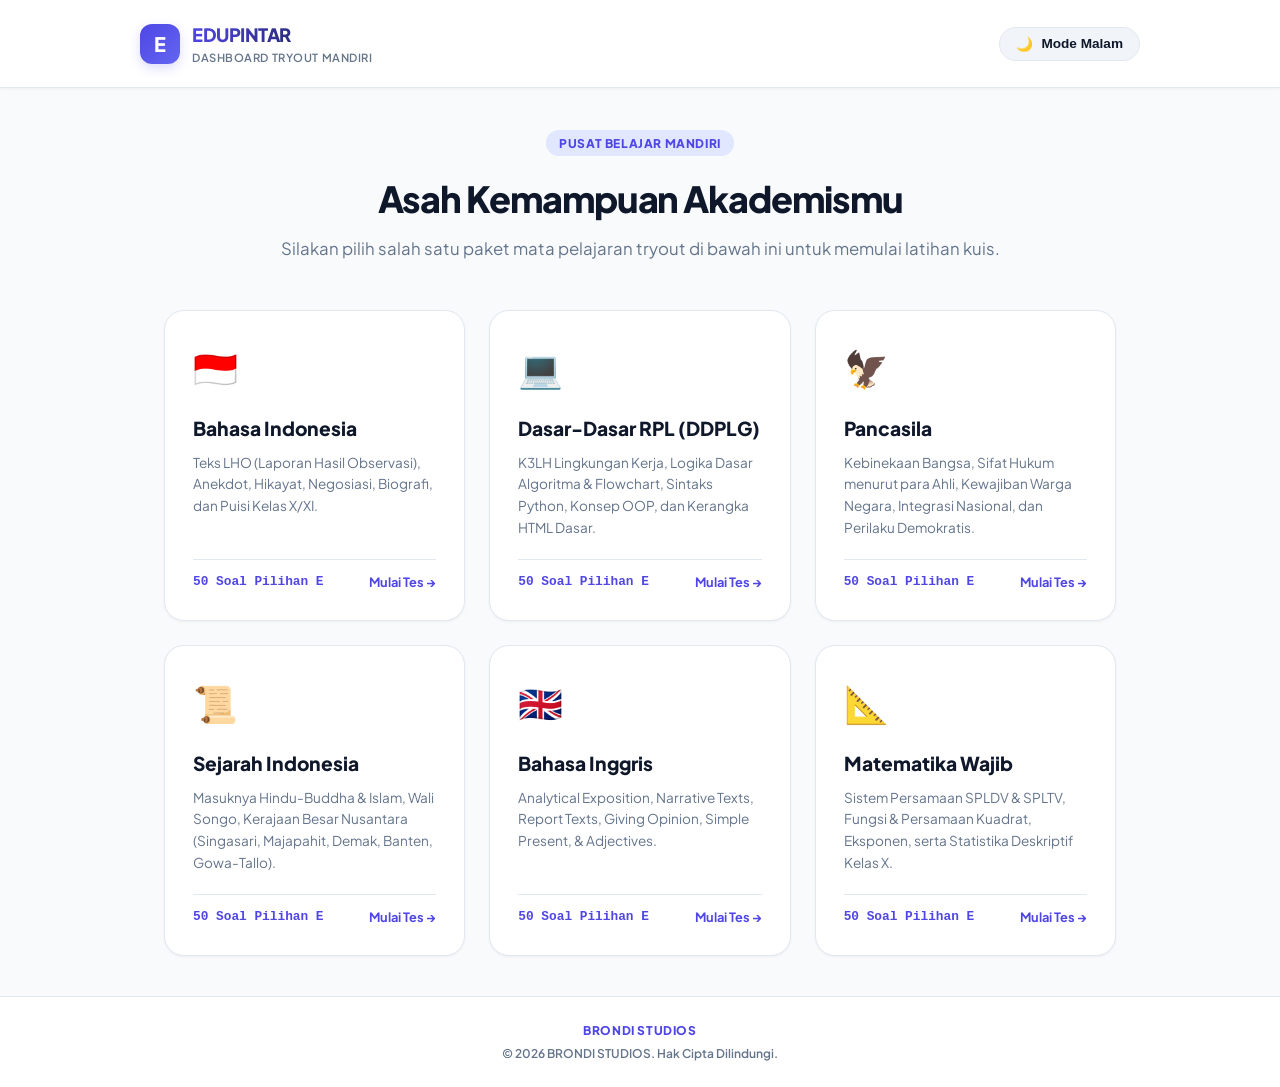
==== index.html @ f7320754 "Update index.html" ====
<!DOCTYPE html>
<html lang="id" data-theme="light">
<head>
    <meta charset="UTF-8">
    <meta name="viewport" content="width=device-width, initial-scale=1.0">
    <title>EDUPINTAR - Portal Kuis Mandiri</title>
    <!-- Hubungkan Google Fonts -->
    <link rel="preconnect" href="https://fonts.googleapis.com">
    <link rel="preconnect" href="https://fonts.gstatic.com" crossorigin>
    <link href="https://fonts.googleapis.com/css2?family=Plus+Jakarta+Sans:wght@400;600;700;800&display=swap" rel="stylesheet">
    <!-- Hubungkan berkas CSS Modular -->
    <link rel="stylesheet" href="style.css">
</head>
<body>

    <!-- Header Portal -->
    <header>
        <div class="header-container">
            <a href="index.html" class="logo-section">
                <div class="logo-box">E</div>
                <div class="logo-title">
                    <h1>EDUPINTAR</h1>
                    <p>Dashboard Tryout Mandiri</p>
                </div>
            </a>
            <button class="theme-toggle-btn" id="themeToggleBtn">
                <span id="themeToggleIcon">🌙</span>
                <span id="themeToggleText">Mode Malam</span>
            </button>
        </div>
    </header>

    <!-- Konten Pilihan Mapel -->
    <main>
        <div class="hero-section">
            <span class="hero-badge">Pusat Belajar Mandiri</span>
            <h2 class="hero-title">Asah Kemampuan Akademismu</h2>
            <p class="hero-subtitle">Silakan pilih salah satu paket mata pelajaran tryout di bawah ini untuk memulai latihan kuis.</p>
        </div>

        <div class="grid-subjects">
            <!-- Card 1: Bahasa Indonesia -->
            <a href="indo.html" class="card-subject">
                <div>
                    <div class="subject-icon">🇮🇩</div>
                    <h3 class="subject-title">Bahasa Indonesia</h3>
                    <p class="subject-description">Teks LHO (Laporan Hasil Observasi), Anekdot, Hikayat, Negosiasi, Biografi, dan Puisi Kelas X/XI.</p>
                </div>
                <div class="subject-meta">
                    <span class="soal-count">50 Soal Pilihan E</span>
                    <span class="mulai-btn-text">Mulai Tes →</span>
                </div>
            </a>

            <!-- Card 2: DDPLG -->
            <a href="ddplg.html" class="card-subject">
                <div>
                    <div class="subject-icon">💻</div>
                    <h3 class="subject-title">Dasar-Dasar RPL (DDPLG)</h3>
                    <p class="subject-description">K3LH Lingkungan Kerja, Logika Dasar Algoritma & Flowchart, Sintaks Python, Konsep OOP, dan Kerangka HTML Dasar.</p>
                </div>
                <div class="subject-meta">
                    <span class="soal-count">50 Soal Pilihan E</span>
                    <span class="mulai-btn-text">Mulai Tes →</span>
                </div>
            </a>

            <!-- Card 3: Pancasila -->
            <a href="pancasila.html" class="card-subject">
                <div>
                    <div class="subject-icon">🦅</div>
                    <h3 class="subject-title">Pancasila</h3>
                    <p class="subject-description">Kebinekaan Bangsa, Sifat Hukum menurut para Ahli, Kewajiban Warga Negara, Integrasi Nasional, dan Perilaku Demokratis.</p>
                </div>
                <div class="subject-meta">
                    <span class="soal-count">50 Soal Pilihan E</span>
                    <span class="mulai-btn-text">Mulai Tes →</span>
                </div>
            </a>

            <!-- Card 4: Sejarah -->
            <a href="sejarah.html" class="card-subject">
                <div>
                    <div class="subject-icon">📜</div>
                    <h3 class="subject-title">Sejarah Indonesia</h3>
                    <p class="subject-description">Masuknya Hindu-Buddha & Islam, Wali Songo, Kerajaan Besar Nusantara (Singasari, Majapahit, Demak, Banten, Gowa-Tallo).</p>
                </div>
                <div class="subject-meta">
                    <span class="soal-count">50 Soal Pilihan E</span>
                    <span class="mulai-btn-text">Mulai Tes →</span>
                </div>
            </a>

            <!-- Card 5: Bahasa Inggris -->
            <a href="inggris.html" class="card-subject">
                <div>
                    <div class="subject-icon">🇬🇧</div>
                    <h3 class="subject-title">Bahasa Inggris</h3>
                    <p class="subject-description">Analytical Exposition, Narrative Texts, Report Texts, Giving Opinion, Simple Present, & Adjectives.</p>
                </div>
                <div class="subject-meta">
                    <span class="soal-count">50 Soal Pilihan E</span>
                    <span class="mulai-btn-text">Mulai Tes →</span>
                </div>
            </a>

            <!-- Card 6: Matematika (BARU!) -->
            <a href="matematika.html" class="card-subject">
                <div>
                    <div class="subject-icon">📐</div>
                    <h3 class="subject-title">Matematika Wajib</h3>
                    <p class="subject-description">Sistem Persamaan SPLDV & SPLTV, Fungsi & Persamaan Kuadrat, Eksponen, serta Statistika Deskriptif Kelas X.</p>
                </div>
                <div class="subject-meta">
                    <span class="soal-count">50 Soal Pilihan E</span>
                    <span class="mulai-btn-text">Mulai Tes →</span>
                </div>
            </a>
        </div>
    </main>

    <!-- Hak Cipta dipertahankan sesuai instruksi -->
    <footer>
        <p class="company-brand">BRONDI STUDIOS</p>
        <p>© 2026 BRONDI STUDIOS. Hak Cipta Dilindungi.</p>
    </footer>

    <!-- JS Untuk Mengelola State Tema Gelap / Terang -->
    <script>
        const themeToggleBtn = document.getElementById('themeToggleBtn');
        const themeToggleIcon = document.getElementById('themeToggleIcon');
        const themeToggleText = document.getElementById('themeToggleText');
        const htmlElement = document.documentElement;

        const savedTheme = localStorage.getItem('theme') || 'light';
        setTheme(savedTheme);

        themeToggleBtn.addEventListener('click', () => {
            const currentTheme = htmlElement.getAttribute('data-theme');
            const newTheme = currentTheme === 'dark' ? 'light' : 'dark';
            setTheme(newTheme);
        });

        function setTheme(theme) {
            htmlElement.setAttribute('data-theme', theme);
            localStorage.setItem('theme', theme);
            if (theme === 'dark') {
                themeToggleIcon.textContent = '☀️';
                themeToggleText.textContent = 'Mode Siang';
            } else {
                themeToggleIcon.textContent = '🌙';
                themeToggleText.textContent = 'Mode Malam';
            }
        }
    </script>
</body>
</html>
---- style.css ----
/* ==========================================
   DESAIN STYLESHEET GLOBAL - EDUPINTAR
   ========================================== */

:root {
    --bg-color: #f8fafc;
    --card-bg: #ffffff;
    --text-color: #0f172a;
    --text-muted: #64748b;
    --primary-color: #4f46e5;
    --primary-hover: #4338ca;
    --primary-light: #e0e7ff;
    --border-color: #e2e8f0;
    --hover-bg: #f1f5f9;
    --success-color: #10b981;
    --success-bg: #ecfdf5;
    --success-border: #a7f3d0;
    --danger-color: #ef4444;
    --danger-bg: #fef2f2;
    --danger-border: #fca5a5;
    --shadow-sm: 0 1px 3px rgba(0,0,0,0.05);
    --shadow-md: 0 4px 6px -1px rgba(0,0,0,0.05), 0 2px 4px -1px rgba(0,0,0,0.03);
    --shadow-lg: 0 10px 15px -3px rgba(0,0,0,0.05), 0 4px 6px -2px rgba(0,0,0,0.03);
}

[data-theme="dark"] {
    --bg-color: #090d16;
    --card-bg: #111827;
    --text-color: #f1f5f9;
    --text-muted: #94a3b8;
    --primary-color: #6366f1;
    --primary-hover: #4f46e5;
    --primary-light: #1e1b4b;
    --border-color: #1f2937;
    --hover-bg: #1f2937;
    --success-color: #34d399;
    --success-bg: #064e3b;
    --success-border: #047857;
    --danger-color: #f87171;
    --danger-bg: #7f1d1d;
    --danger-border: #b91c1c;
    --shadow-sm: 0 1px 3px rgba(0,0,0,0.2);
    --shadow-md: 0 4px 6px -1px rgba(0,0,0,0.3);
    --shadow-lg: 0 10px 15px -3px rgba(0,0,0,0.4);
}

* {
    box-sizing: border-box;
    margin: 0;
    padding: 0;
    transition: background-color 0.25s, color 0.25s, border-color 0.25s, box-shadow 0.25s;
}

body {
    font-family: 'Plus Jakarta Sans', system-ui, -apple-system, sans-serif;
    background-color: var(--bg-color);
    color: var(--text-color);
    line-height: 1.6;
    min-height: 100vh;
    display: flex;
    flex-direction: column;
}

/* Header & Navigasi */
header {
    background-color: var(--card-bg);
    border-bottom: 1px solid var(--border-color);
    padding: 1.25rem 2rem;
    box-shadow: var(--shadow-sm);
    position: sticky;
    top: 0;
    z-index: 50;
}

.header-container {
    max-width: 1000px;
    margin: 0 auto;
    display: flex;
    justify-content: space-between;
    align-items: center;
}

.logo-section {
    display: flex;
    align-items: center;
    gap: 0.75rem;
    text-decoration: none;
    color: inherit;
}

.logo-box {
    background: linear-gradient(135deg, #4f46e5, #6366f1);
    color: #ffffff;
    width: 2.5rem;
    height: 2.5rem;
    border-radius: 0.75rem;
    display: flex;
    align-items: center;
    justify-content: center;
    font-weight: 800;
    font-size: 1.25rem;
    box-shadow: 0 4px 12px rgba(79, 70, 229, 0.2);
}

.logo-title h1 {
    font-size: 1.15rem;
    font-weight: 800;
    letter-spacing: -0.025em;
    background: linear-gradient(to right, var(--primary-color), var(--text-color));
    -webkit-background-clip: text;
    -webkit-text-fill-color: transparent;
}

.logo-title p {
    font-size: 0.7rem;
    color: var(--text-muted);
    font-weight: 600;
    text-transform: uppercase;
    letter-spacing: 0.05em;
}

.theme-toggle-btn {
    background-color: var(--hover-bg);
    color: var(--text-color);
    border: 1px solid var(--border-color);
    padding: 0.5rem 1rem;
    border-radius: 2rem;
    cursor: pointer;
    font-size: 0.85rem;
    font-weight: 700;
    display: flex;
    align-items: center;
    gap: 0.5rem;
}

.theme-toggle-btn:hover {
    background-color: var(--border-color);
}

/* Kontainer Utama */
main {
    flex-grow: 1;
    max-width: 1000px;
    width: 100%;
    margin: 0 auto;
    padding: 2.5rem 1.5rem;
    display: flex;
    flex-direction: column;
    justify-content: center;
}

/* Dashboard Card Mapel */
.hero-section {
    text-align: center;
    margin-bottom: 3rem;
}

.hero-badge {
    background-color: var(--primary-light);
    color: var(--primary-color);
    font-size: 0.75rem;
    font-weight: 800;
    padding: 0.35rem 0.85rem;
    border-radius: 2rem;
    text-transform: uppercase;
    letter-spacing: 0.05em;
}

.hero-title {
    font-size: 2.25rem;
    font-weight: 800;
    margin-top: 1rem;
    letter-spacing: -0.03em;
}

.hero-subtitle {
    color: var(--text-muted);
    margin-top: 0.5rem;
    font-size: 1.05rem;
}

.grid-subjects {
    display: grid;
    grid-template-columns: repeat(auto-fit, minmax(280px, 1fr));
    gap: 1.5rem;
}

.card-subject {
    background-color: var(--card-bg);
    border: 1px solid var(--border-color);
    border-radius: 1.25rem;
    padding: 1.75rem;
    text-decoration: none;
    color: inherit;
    display: flex;
    flex-direction: column;
    justify-content: space-between;
    min-height: 240px;
    box-shadow: var(--shadow-sm);
    transform: translateY(0);
    transition: transform 0.25s, border-color 0.25s, box-shadow 0.25s;
}

.card-subject:hover {
    transform: translateY(-4px);
    border-color: var(--primary-color);
    box-shadow: var(--shadow-lg);
}

.subject-icon {
    font-size: 2.25rem;
    margin-bottom: 1rem;
}

.subject-title {
    font-size: 1.2rem;
    font-weight: 800;
    margin-bottom: 0.5rem;
}

.subject-description {
    color: var(--text-muted);
    font-size: 0.85rem;
    margin-bottom: 1.25rem;
}

.subject-meta {
    display: flex;
    justify-content: space-between;
    align-items: center;
    border-top: 1px solid var(--border-color);
    padding-top: 0.75rem;
    margin-top: auto;
}

.soal-count {
    font-family: monospace;
    font-weight: 700;
    color: var(--primary-color);
    font-size: 0.8rem;
}

.mulai-btn-text {
    font-size: 0.8rem;
    font-weight: 700;
    color: var(--primary-color);
}

/* Tampilan Form Setup & Kuis */
.quiz-card {
    background-color: var(--card-bg);
    border: 1px solid var(--border-color);
    border-radius: 1.5rem;
    padding: 2.5rem;
    box-shadow: var(--shadow-md);
    max-width: 700px;
    width: 100%;
    margin: 0 auto;
}

.setup-title {
    font-size: 1.75rem;
    font-weight: 800;
    margin-bottom: 0.5rem;
}

.setup-subtitle {
    color: var(--text-muted);
    font-size: 0.95rem;
    margin-bottom: 1.5rem;
}

.input-soal-wrapper {
    background-color: var(--hover-bg);
    padding: 1.5rem;
    border-radius: 1rem;
    border: 1px dashed var(--border-color);
    margin: 1.5rem 0;
}

.input-soal-label {
    display: block;
    font-weight: 700;
    font-size: 0.95rem;
    margin-bottom: 0.75rem;
}

.input-soal-flex {
    display: flex;
    align-items: center;
    gap: 1rem;
}

.input-soal-field {
    width: 6rem;
    padding: 0.75rem;
    border-radius: 0.75rem;
    border: 2px solid var(--border-color);
    font-size: 1.25rem;
    font-weight: 800;
    text-align: center;
    background-color: var(--card-bg);
    color: var(--text-color);
}

.input-soal-field:focus {
    outline: none;
    border-color: var(--primary-color);
}

.info-materi-list {
    display: grid;
    grid-template-columns: 1fr 1fr;
    gap: 0.5rem;
    font-size: 0.8rem;
    color: var(--text-muted);
    margin-top: 1rem;
}

/* Jalannya Kuis */
.progress-container {
    display: flex;
    align-items: center;
    justify-content: space-between;
    margin-bottom: 1.5rem;
    font-size: 0.85rem;
    font-weight: 700;
    color: var(--text-muted);
}

.progress-bar-outer {
    background-color: var(--hover-bg);
    height: 0.5rem;
    border-radius: 1rem;
    width: 100%;
    margin-bottom: 1.5rem;
    overflow: hidden;
}

.progress-bar-inner {
    background-color: var(--primary-color);
    height: 100%;
    width: 0%;
    transition: width 0.3s ease;
}

.question-meta {
    font-size: 0.75rem;
    font-weight: 800;
    text-transform: uppercase;
    letter-spacing: 0.05em;
    color: var(--primary-color);
    margin-bottom: 0.5rem;
}

.question-text {
    font-size: 1.25rem;
    font-weight: 700;
    margin-bottom: 1.75rem;
    line-height: 1.6;
    white-space: pre-line;
}

.options-list {
    display: flex;
    flex-direction: column;
    gap: 0.75rem;
    list-style: none;
}

.option-button {
    width: 100%;
    background-color: var(--card-bg);
    border: 1px solid var(--border-color);
    border-radius: 1rem;
    padding: 1rem 1.25rem;
    text-align: left;
    font-size: 0.95rem;
    font-weight: 600;
    color: var(--text-color);
    cursor: pointer;
    display: flex;
    align-items: flex-start;
    gap: 1rem;
}

.option-button:hover:not(:disabled) {
    background-color: var(--hover-bg);
    border-color: var(--primary-color);
}

.option-button.selected {
    border-color: var(--primary-color);
    background-color: var(--primary-light);
    color: #4f46e5;
}

.option-badge {
    width: 1.5rem;
    height: 1.5rem;
    background-color: var(--hover-bg);
    border-radius: 50%;
    display: flex;
    align-items: center;
    justify-content: center;
    font-weight: 800;
    font-size: 0.8rem;
    flex-shrink: 0;
}

.option-button.selected .option-badge {
    background-color: var(--primary-color);
    color: #ffffff;
}

/* Hasil Pembahasan */
.explanation-box {
    margin-top: 1.5rem;
    padding: 1.25rem;
    border-radius: 1rem;
    font-size: 0.9rem;
    line-height: 1.5;
}

.explanation-box.correct {
    background-color: var(--success-bg);
    border: 1px solid var(--success-border);
    color: var(--success-color);
}

.explanation-box.wrong {
    background-color: var(--danger-bg);
    border: 1px solid var(--danger-border);
    color: var(--danger-color);
}

/* Tombol Aksi */
.button-group {
    display: flex;
    justify-content: space-between;
    margin-top: 2rem;
    border-top: 1px solid var(--border-color);
    padding-top: 1.5rem;
}

.btn-secondary {
    background-color: var(--hover-bg);
    color: var(--text-color);
    border: 1px solid var(--border-color);
    padding: 0.75rem 1.5rem;
    border-radius: 0.75rem;
    font-weight: 700;
    cursor: pointer;
    font-size: 0.9rem;
}

.btn-secondary:disabled {
    opacity: 0.5;
    cursor: not-allowed;
}

.btn-primary {
    background-color: var(--primary-color);
    color: #ffffff;
    border: none;
    padding: 0.75rem 1.75rem;
    border-radius: 0.75rem;
    font-weight: 700;
    cursor: pointer;
    font-size: 0.9rem;
    box-shadow: 0 4px 12px rgba(79, 70, 229, 0.15);
}

.btn-primary:hover:not(:disabled) {
    background-color: var(--primary-hover);
}

.btn-primary:disabled {
    background-color: var(--border-color);
    color: var(--text-muted);
    cursor: not-allowed;
    box-shadow: none;
}

/* Halaman Skor Akhir */
.result-container {
    text-align: center;
}

.trophy-icon {
    font-size: 4rem;
    margin-bottom: 1rem;
    animation: bounce 1.5s infinite;
}

.score-num {
    font-size: 4.5rem;
    font-weight: 800;
    color: var(--primary-color);
    line-height: 1;
    margin: 1.5rem 0;
}

.stats-grid {
    display: grid;
    grid-template-columns: repeat(3, 1fr);
    gap: 1rem;
    margin: 2rem 0;
}

.stat-box {
    background-color: var(--hover-bg);
    padding: 1rem;
    border-radius: 1rem;
    border: 1px solid var(--border-color);
}

.stat-box-title {
    font-size: 0.75rem;
    font-weight: 700;
    color: var(--text-muted);
    text-transform: uppercase;
}

.stat-box-num {
    font-size: 1.5rem;
    font-weight: 800;
    margin-top: 0.25rem;
}

/* Footer */
footer {
    background-color: var(--card-bg);
    border-top: 1px solid var(--border-color);
    padding: 1.5rem;
    text-align: center;
    font-size: 0.75rem;
    color: var(--text-muted);
    font-weight: 600;
    margin-top: auto;
}

footer .company-brand {
    color: var(--primary-color);
    font-weight: 800;
    letter-spacing: 0.05em;
    margin-bottom: 0.25rem;
}

@keyframes bounce {
    0%, 100% { transform: translateY(0); }
    50% { transform: translateY(-10px); }
}

@media(max-width: 640px) {
    .grid-subjects {
        grid-template-columns: 1fr;
    }
    .stats-grid {
        grid-template-columns: 1fr;
    }
    .info-materi-list {
        grid-template-columns: 1fr;
    }
    .quiz-card {
        padding: 1.5rem;
    }
}
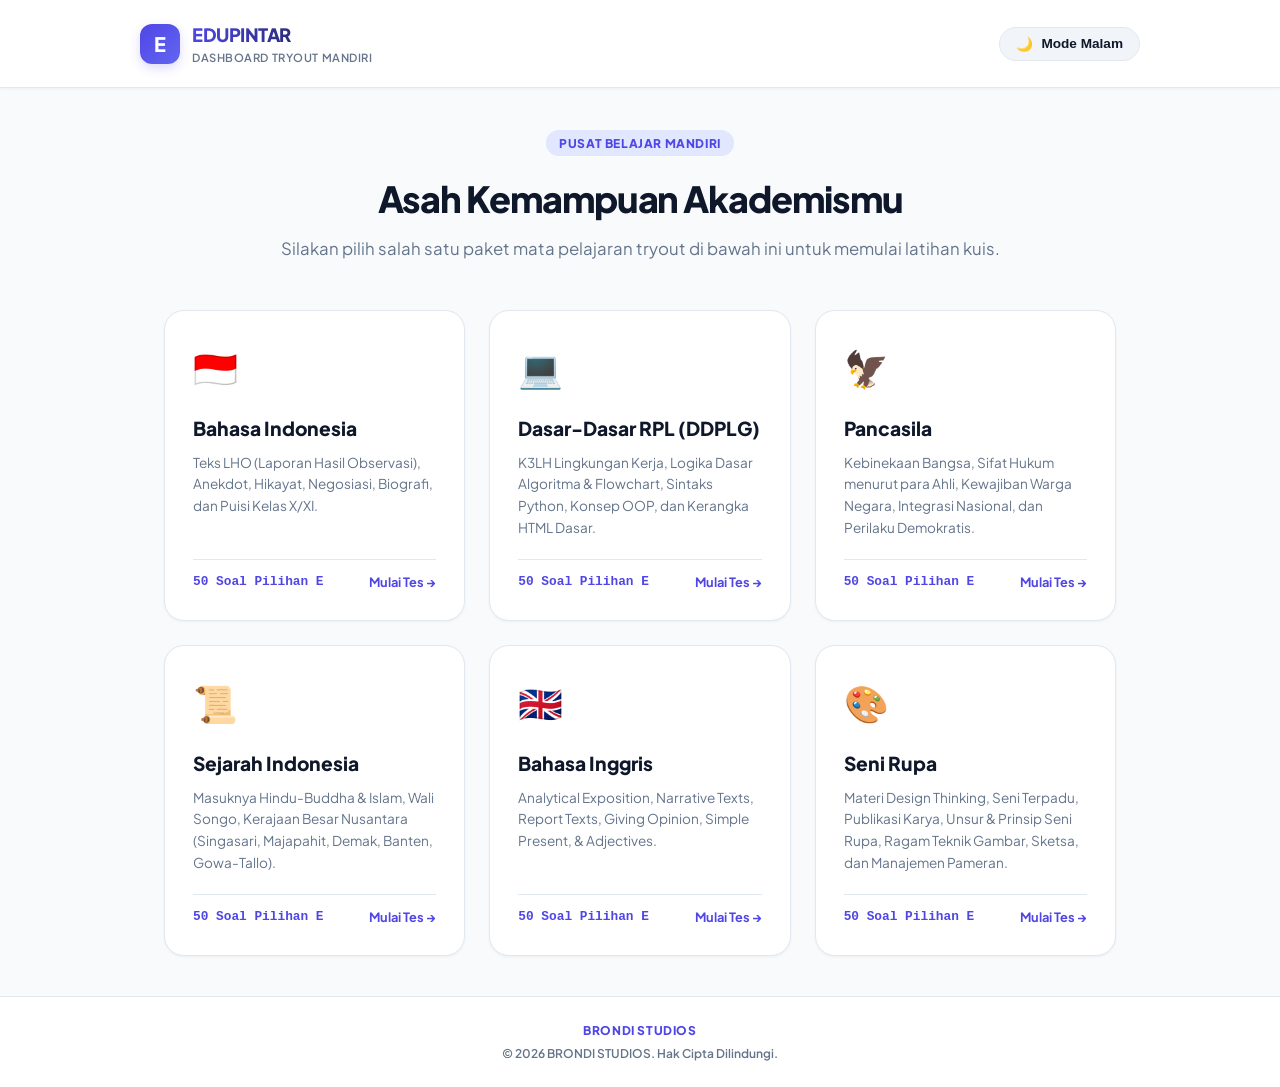
==== commit 42ab6eba: "Create index.html" ====
--- a/index.html
+++ b/index.html
@@ -105,12 +105,12 @@
                 </div>
             </a>
 
-            <!-- Card 6: Matematika (BARU!) -->
-            <a href="matematika.html" class="card-subject">
+            <!-- Card 6: Seni Rupa (BARU!) -->
+            <a href="senirupa.html" class="card-subject">
                 <div>
-                    <div class="subject-icon">📐</div>
-                    <h3 class="subject-title">Matematika Wajib</h3>
-                    <p class="subject-description">Sistem Persamaan SPLDV & SPLTV, Fungsi & Persamaan Kuadrat, Eksponen, serta Statistika Deskriptif Kelas X.</p>
+                    <div class="subject-icon">🎨</div>
+                    <h3 class="subject-title">Seni Rupa</h3>
+                    <p class="subject-description">Materi Design Thinking, Seni Terpadu, Publikasi Karya, Unsur & Prinsip Seni Rupa, Ragam Teknik Gambar, Sketsa, dan Manajemen Pameran.</p>
                 </div>
                 <div class="subject-meta">
                     <span class="soal-count">50 Soal Pilihan E</span>
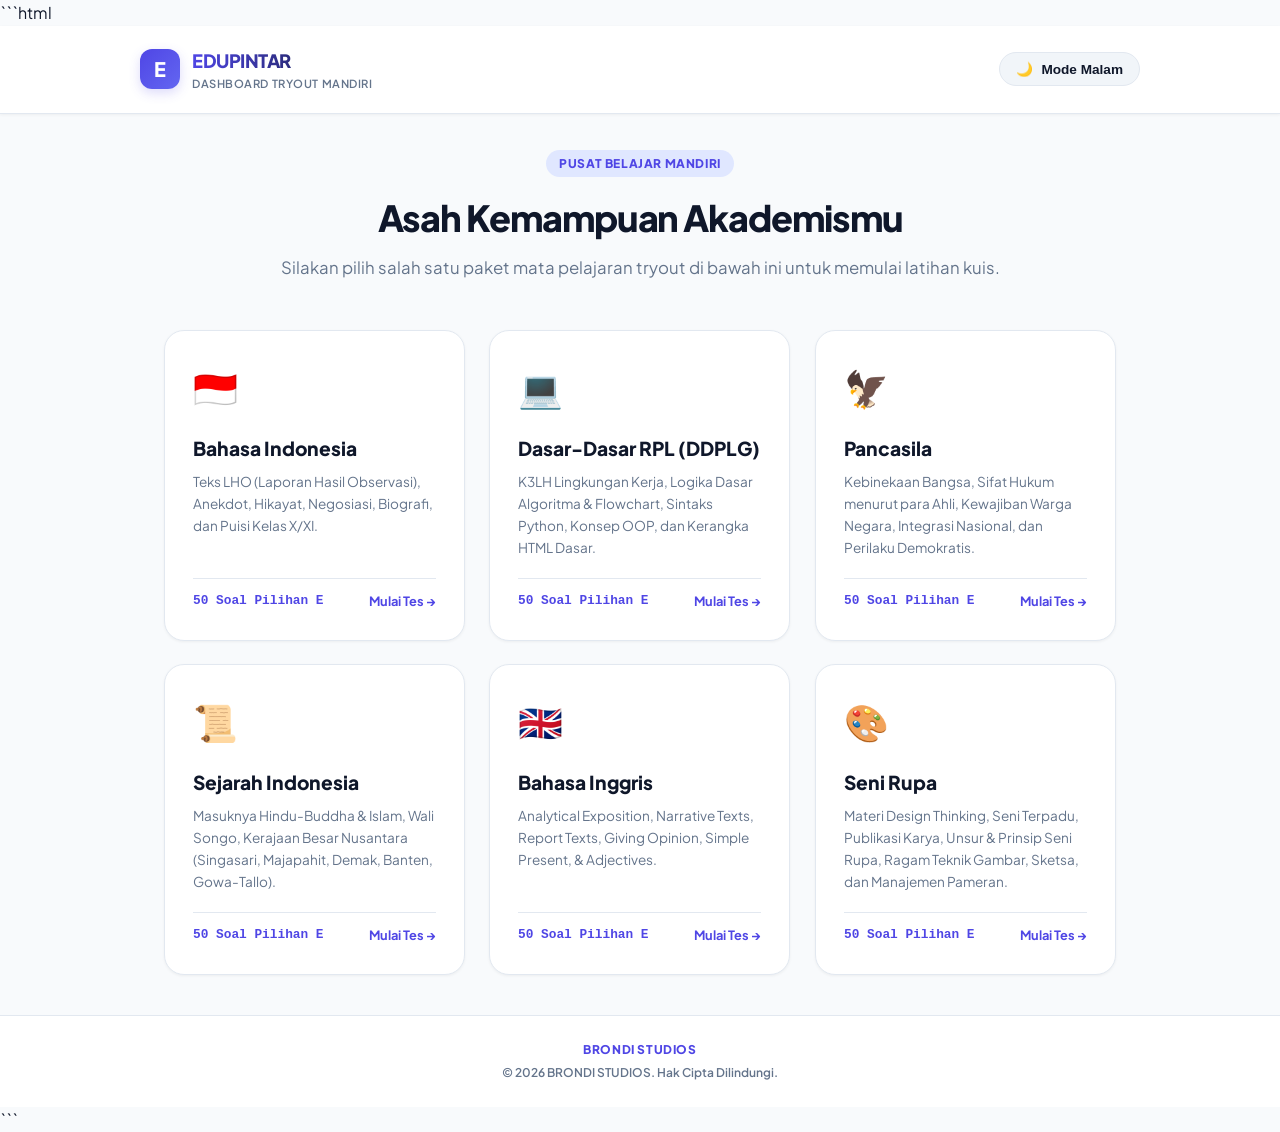
==== commit 70175494: "Update index.html" ====
--- a/index.html
+++ b/index.html
@@ -1,4 +1,4 @@
-
+```html
 <!DOCTYPE html>
 <html lang="id" data-theme="light">
 <head>
@@ -33,7 +33,7 @@
 
     <!-- Konten Pilihan Mapel -->
     <main>
-        <div class="hero-section">
+        <div class="hero-section scroll-reveal">
             <span class="hero-badge">Pusat Belajar Mandiri</span>
             <h2 class="hero-title">Asah Kemampuan Akademismu</h2>
             <p class="hero-subtitle">Silakan pilih salah satu paket mata pelajaran tryout di bawah ini untuk memulai latihan kuis.</p>
@@ -41,7 +41,7 @@
 
         <div class="grid-subjects">
             <!-- Card 1: Bahasa Indonesia -->
-            <a href="indo.html" class="card-subject">
+            <a href="indo.html" class="card-subject scroll-reveal">
                 <div>
                     <div class="subject-icon">🇮🇩</div>
                     <h3 class="subject-title">Bahasa Indonesia</h3>
@@ -54,7 +54,7 @@
             </a>
 
             <!-- Card 2: DDPLG -->
-            <a href="ddplg.html" class="card-subject">
+            <a href="ddplg.html" class="card-subject scroll-reveal">
                 <div>
                     <div class="subject-icon">💻</div>
                     <h3 class="subject-title">Dasar-Dasar RPL (DDPLG)</h3>
@@ -67,7 +67,7 @@
             </a>
 
             <!-- Card 3: Pancasila -->
-            <a href="pancasila.html" class="card-subject">
+            <a href="pancasila.html" class="card-subject scroll-reveal">
                 <div>
                     <div class="subject-icon">🦅</div>
                     <h3 class="subject-title">Pancasila</h3>
@@ -80,7 +80,7 @@
             </a>
 
             <!-- Card 4: Sejarah -->
-            <a href="sejarah.html" class="card-subject">
+            <a href="sejarah.html" class="card-subject scroll-reveal">
                 <div>
                     <div class="subject-icon">📜</div>
                     <h3 class="subject-title">Sejarah Indonesia</h3>
@@ -93,7 +93,7 @@
             </a>
 
             <!-- Card 5: Bahasa Inggris -->
-            <a href="inggris.html" class="card-subject">
+            <a href="inggris.html" class="card-subject scroll-reveal">
                 <div>
                     <div class="subject-icon">🇬🇧</div>
                     <h3 class="subject-title">Bahasa Inggris</h3>
@@ -106,7 +106,7 @@
             </a>
 
             <!-- Card 6: Seni Rupa (BARU!) -->
-            <a href="senirupa.html" class="card-subject">
+            <a href="senirupa.html" class="card-subject scroll-reveal">
                 <div>
                     <div class="subject-icon">🎨</div>
                     <h3 class="subject-title">Seni Rupa</h3>
@@ -126,7 +126,7 @@
         <p>© 2026 BRONDI STUDIOS. Hak Cipta Dilindungi.</p>
     </footer>
 
-    <!-- JS Untuk Mengelola State Tema Gelap / Terang -->
+    <!-- JS Untuk Mengelola State Tema Gelap / Terang & Animasi Scroll Reveal -->
     <script>
         const themeToggleBtn = document.getElementById('themeToggleBtn');
         const themeToggleIcon = document.getElementById('themeToggleIcon');
@@ -153,7 +153,35 @@
                 themeToggleText.textContent = 'Mode Malam';
             }
         }
+
+        // --- ENGINE SCROLL REVEAL (INTERSECTION OBSERVER) ---
+        document.addEventListener('DOMContentLoaded', () => {
+            const reveals = document.querySelectorAll('.scroll-reveal');
+            
+            const revealCallback = (entries, observer) => {
+                entries.forEach((entry, index) => {
+                    if (entry.isIntersecting) {
+                        // Tambahkan delay kecil bertahap (stagger) khusus pada load bersamaan
+                        setTimeout(() => {
+                            entry.target.classList.add('reveal-active');
+                        }, index * 100);
+                        
+                        // Hentikan pemantauan elemen yang sudah muncul agar performa lancar
+                        observer.unobserve(entry.target);
+                    }
+                });
+            };
+
+            const revealObserver = new IntersectionObserver(revealCallback, {
+                root: null, // Menggunakan viewport browser
+                threshold: 0.12, // Elemen muncul setelah 12% masuk layar
+                rootMargin: "0px 0px -40px 0px" // Trigger sedikit sebelum elemen menyentuh batas bawah
+            });
+
+            reveals.forEach(el => revealObserver.observe(el));
+        });
     </script>
 </body>
 </html>
 
+```
--- a/style.css
+++ b/style.css
@@ -553,6 +553,21 @@
     50% { transform: translateY(-10px); }
 }
 
+/* ==========================================
+   INTERACTION: SCROLL REVEAL ANIMATIONS
+   ========================================== */
+.scroll-reveal {
+    opacity: 0;
+    transform: translateY(40px);
+    transition: opacity 0.8s cubic-bezier(0.16, 1, 0.3, 1), transform 0.8s cubic-bezier(0.16, 1, 0.3, 1);
+    will-change: opacity, transform;
+}
+
+.scroll-reveal.reveal-active {
+    opacity: 1;
+    transform: translateY(0);
+}
+
 @media(max-width: 640px) {
     .grid-subjects {
         grid-template-columns: 1fr;
@@ -567,4 +582,3 @@
         padding: 1.5rem;
     }
 }
-
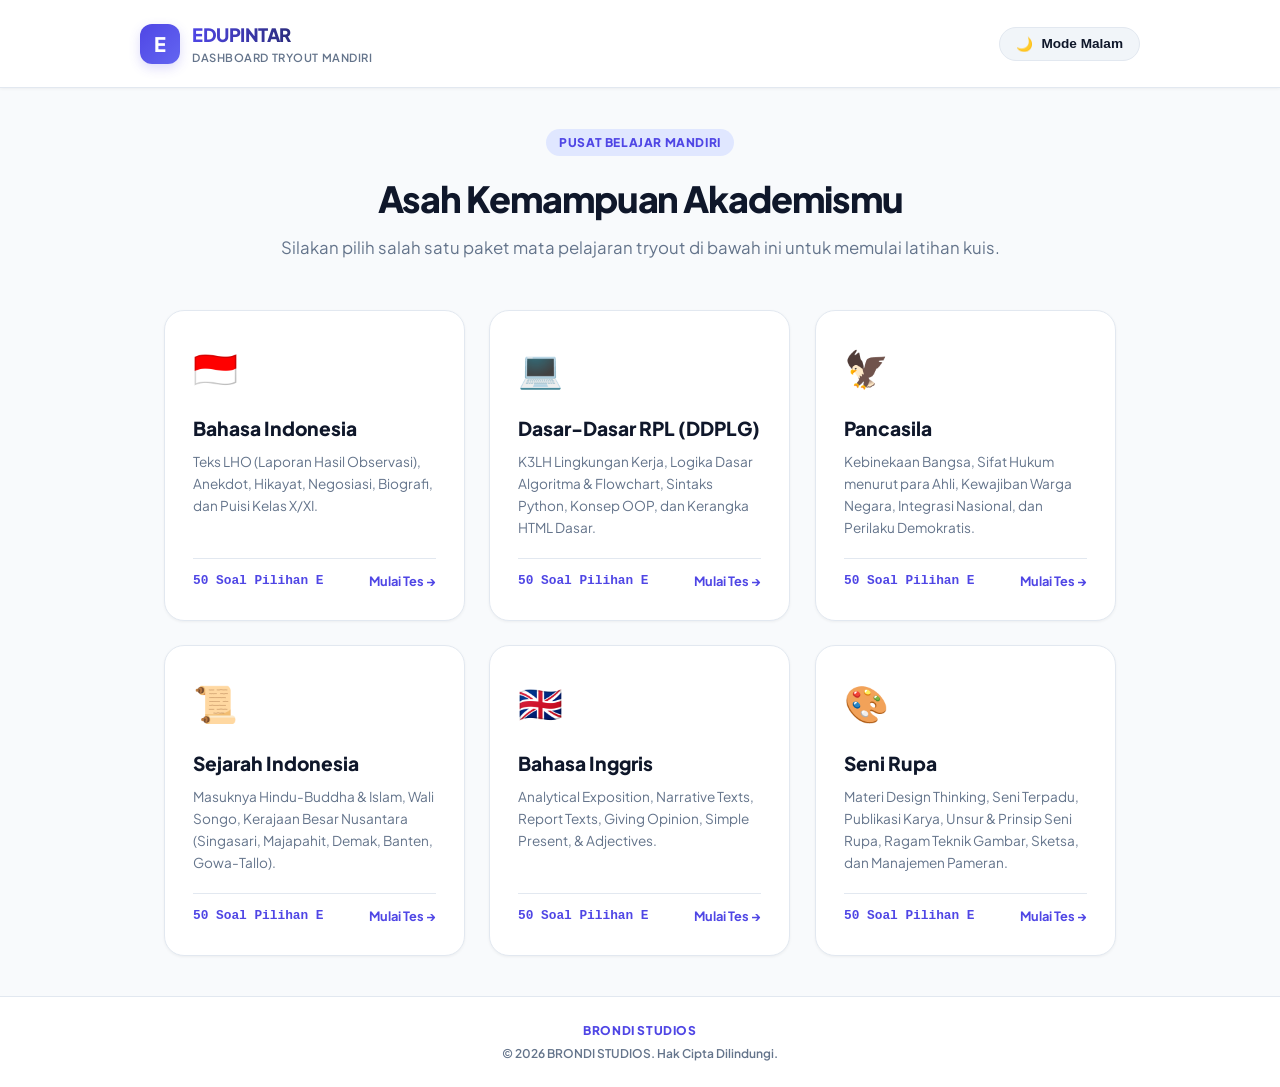
==== commit e2745d4a: "Update index.html" ====
--- a/index.html
+++ b/index.html
@@ -1,4 +1,4 @@
-```html
+
 <!DOCTYPE html>
 <html lang="id" data-theme="light">
 <head>
@@ -184,4 +184,3 @@
 </body>
 </html>
 
-```
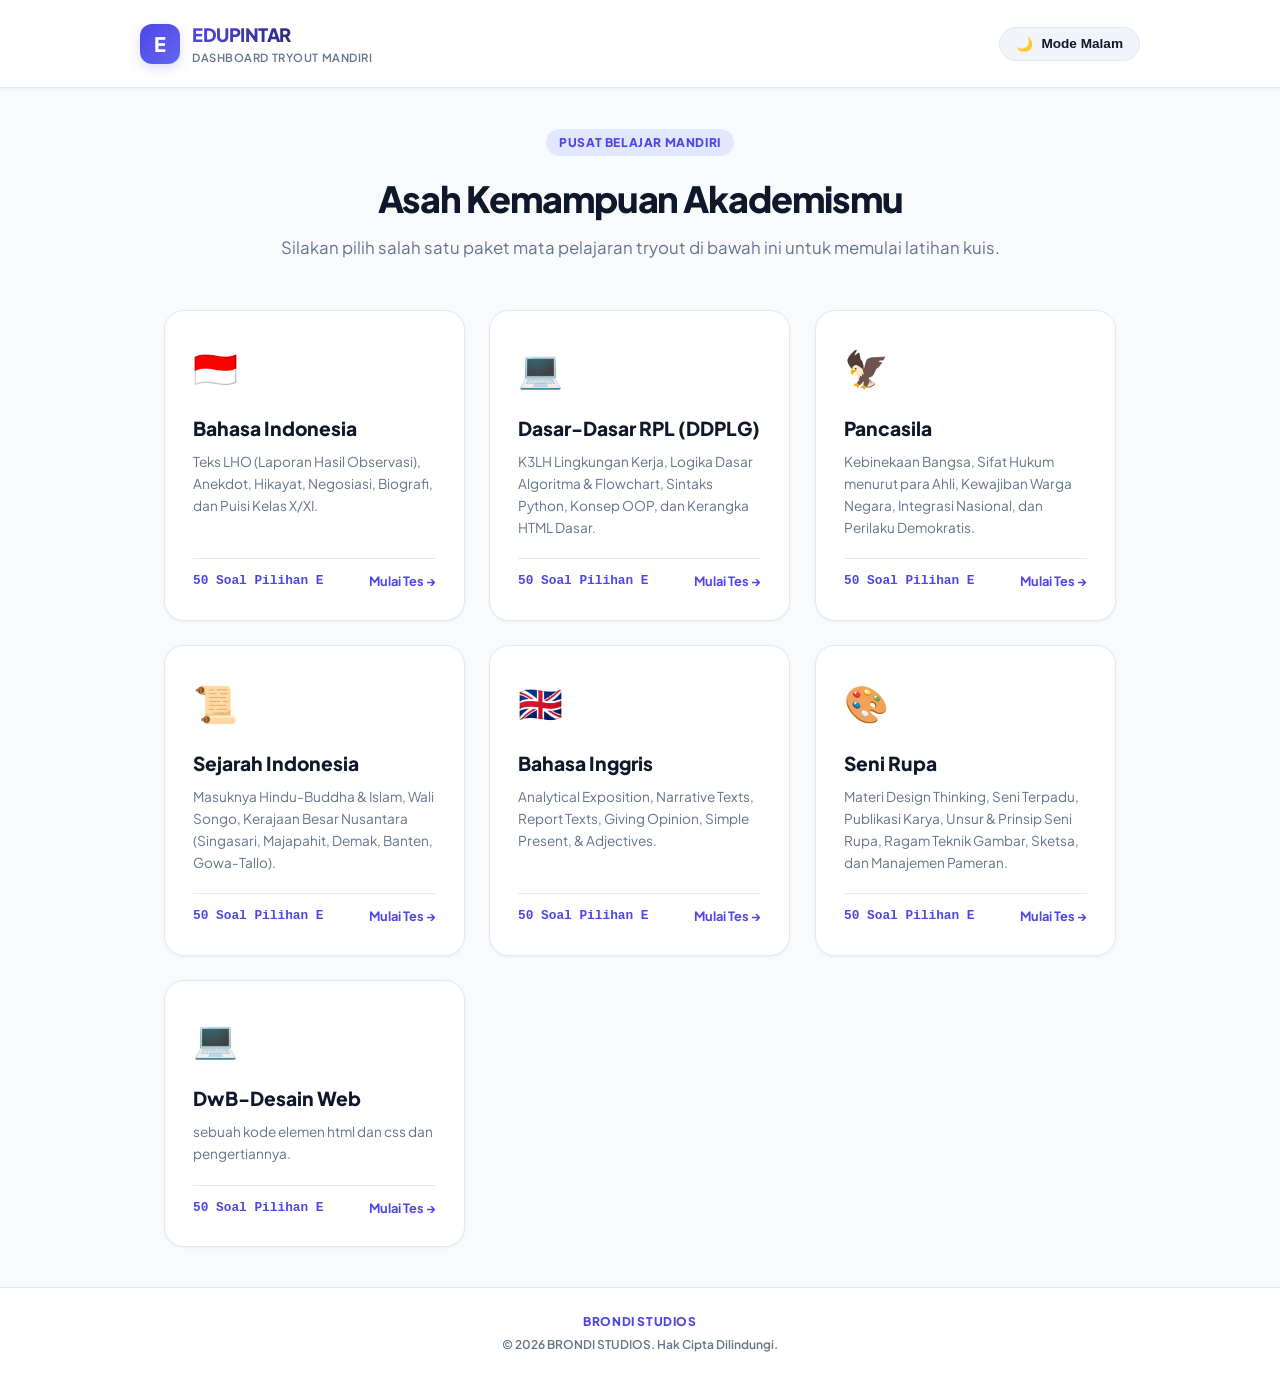
==== commit f4002042: "Update index.html" ====
--- a/index.html
+++ b/index.html
@@ -117,6 +117,18 @@
                     <span class="mulai-btn-text">Mulai Tes →</span>
                 </div>
             </a>
+            
+                        <a href="dwb.html" class="card-subject scroll-reveal">
+                <div>
+                    <div class="subject-icon">💻</div>
+                    <h3 class="subject-title">DwB-Desain Web</h3>
+                    <p class="subject-description">sebuah kode elemen html dan css dan pengertiannya.</p>
+                </div>
+                <div class="subject-meta">
+                    <span class="soal-count">50 Soal Pilihan E</span>
+                    <span class="mulai-btn-text">Mulai Tes →</span>
+                </div>
+            </a>
         </div>
     </main>
 
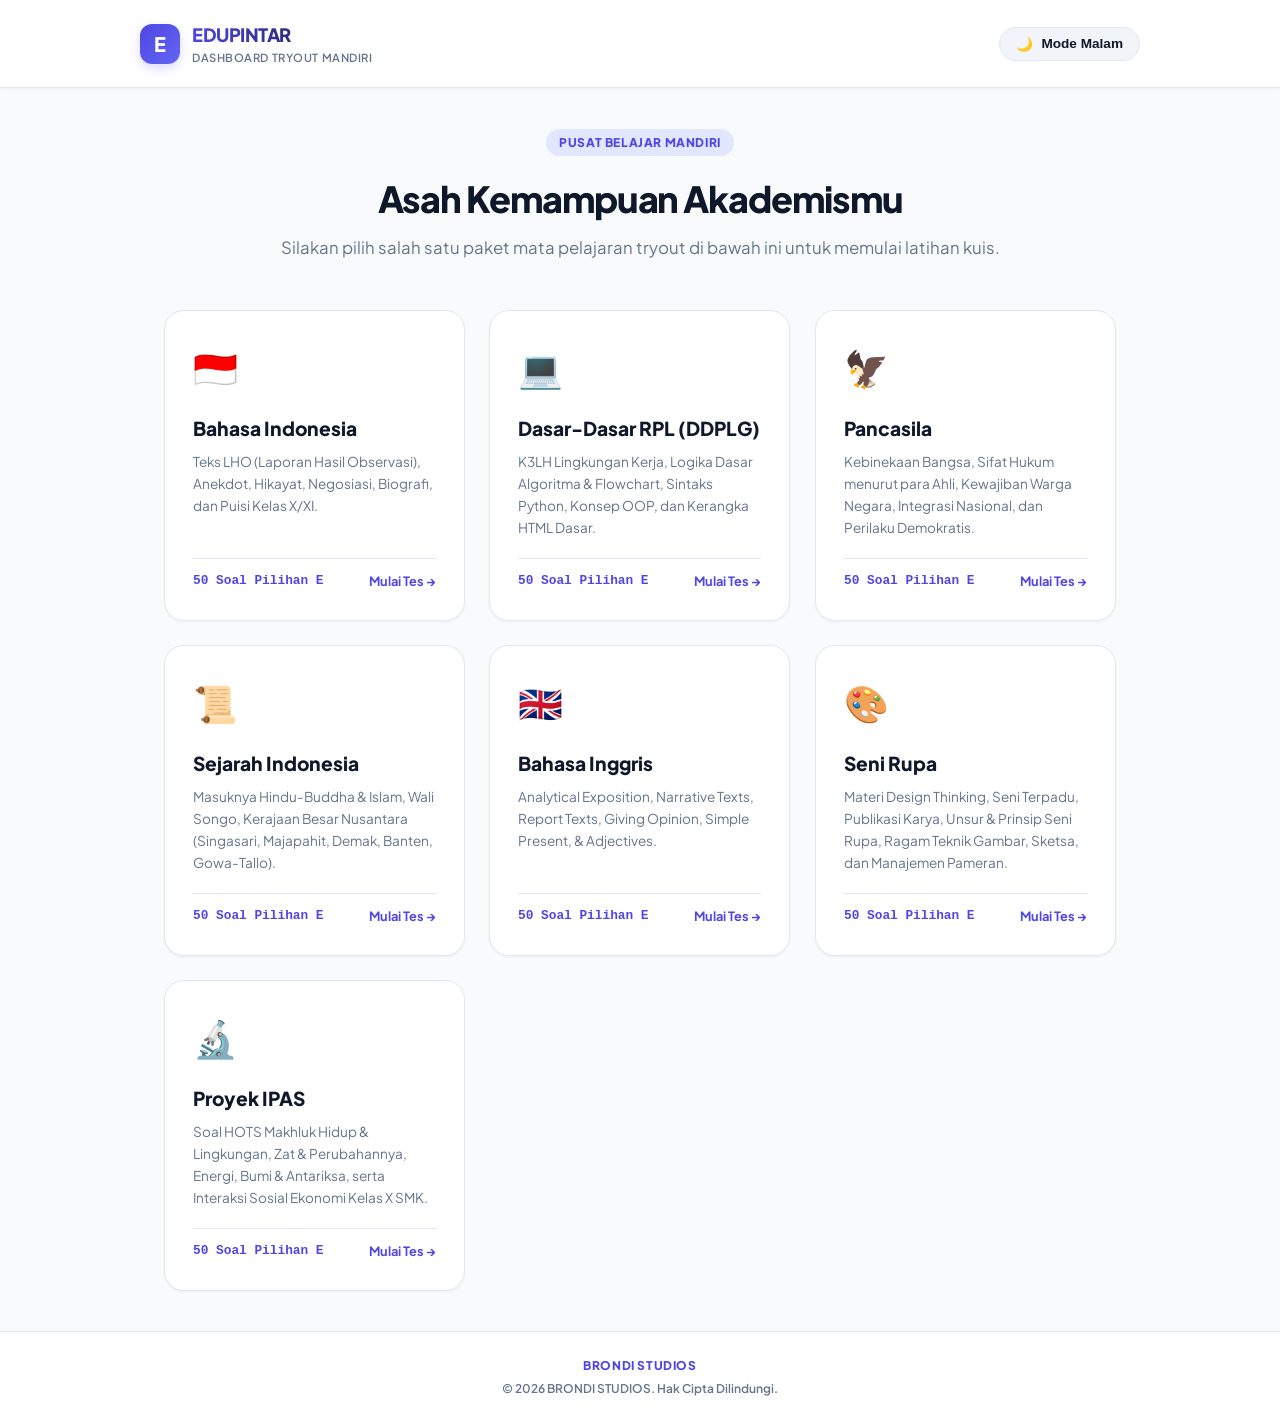
==== commit d03e817c: "Update index.html" ====
--- a/index.html
+++ b/index.html
@@ -53,7 +53,7 @@
                 </div>
             </a>
 
-            <!-- Card 2: DDPLG -->
+            <!-- Card 2: Dasar-Dasar RPL (DDPLG) -->
             <a href="ddplg.html" class="card-subject scroll-reveal">
                 <div>
                     <div class="subject-icon">💻</div>
@@ -105,7 +105,7 @@
                 </div>
             </a>
 
-            <!-- Card 6: Seni Rupa (BARU!) -->
+            <!-- Card 6: Seni Rupa -->
             <a href="senirupa.html" class="card-subject scroll-reveal">
                 <div>
                     <div class="subject-icon">🎨</div>
@@ -117,12 +117,13 @@
                     <span class="mulai-btn-text">Mulai Tes →</span>
                 </div>
             </a>
-            
-                        <a href="dwb.html" class="card-subject scroll-reveal">
+
+            <!-- Card 7: Proyek IPAS (BARU!) -->
+            <a href="ipas.html" class="card-subject scroll-reveal">
                 <div>
-                    <div class="subject-icon">💻</div>
-                    <h3 class="subject-title">DwB-Desain Web</h3>
-                    <p class="subject-description">sebuah kode elemen html dan css dan pengertiannya.</p>
+                    <div class="subject-icon">🔬</div>
+                    <h3 class="subject-title">Proyek IPAS</h3>
+                    <p class="subject-description">Soal HOTS Makhluk Hidup & Lingkungan, Zat & Perubahannya, Energi, Bumi & Antariksa, serta Interaksi Sosial Ekonomi Kelas X SMK.</p>
                 </div>
                 <div class="subject-meta">
                     <span class="soal-count">50 Soal Pilihan E</span>
@@ -173,21 +174,18 @@
             const revealCallback = (entries, observer) => {
                 entries.forEach((entry, index) => {
                     if (entry.isIntersecting) {
-                        // Tambahkan delay kecil bertahap (stagger) khusus pada load bersamaan
                         setTimeout(() => {
                             entry.target.classList.add('reveal-active');
-                        }, index * 100);
-                        
-                        // Hentikan pemantauan elemen yang sudah muncul agar performa lancar
+                        }, index * 80);
                         observer.unobserve(entry.target);
                     }
                 });
             };
 
             const revealObserver = new IntersectionObserver(revealCallback, {
-                root: null, // Menggunakan viewport browser
-                threshold: 0.12, // Elemen muncul setelah 12% masuk layar
-                rootMargin: "0px 0px -40px 0px" // Trigger sedikit sebelum elemen menyentuh batas bawah
+                root: null,
+                threshold: 0.1,
+                rootMargin: "0px 0px -20px 0px"
             });
 
             reveals.forEach(el => revealObserver.observe(el));
@@ -195,4 +193,3 @@
     </script>
 </body>
 </html>
-
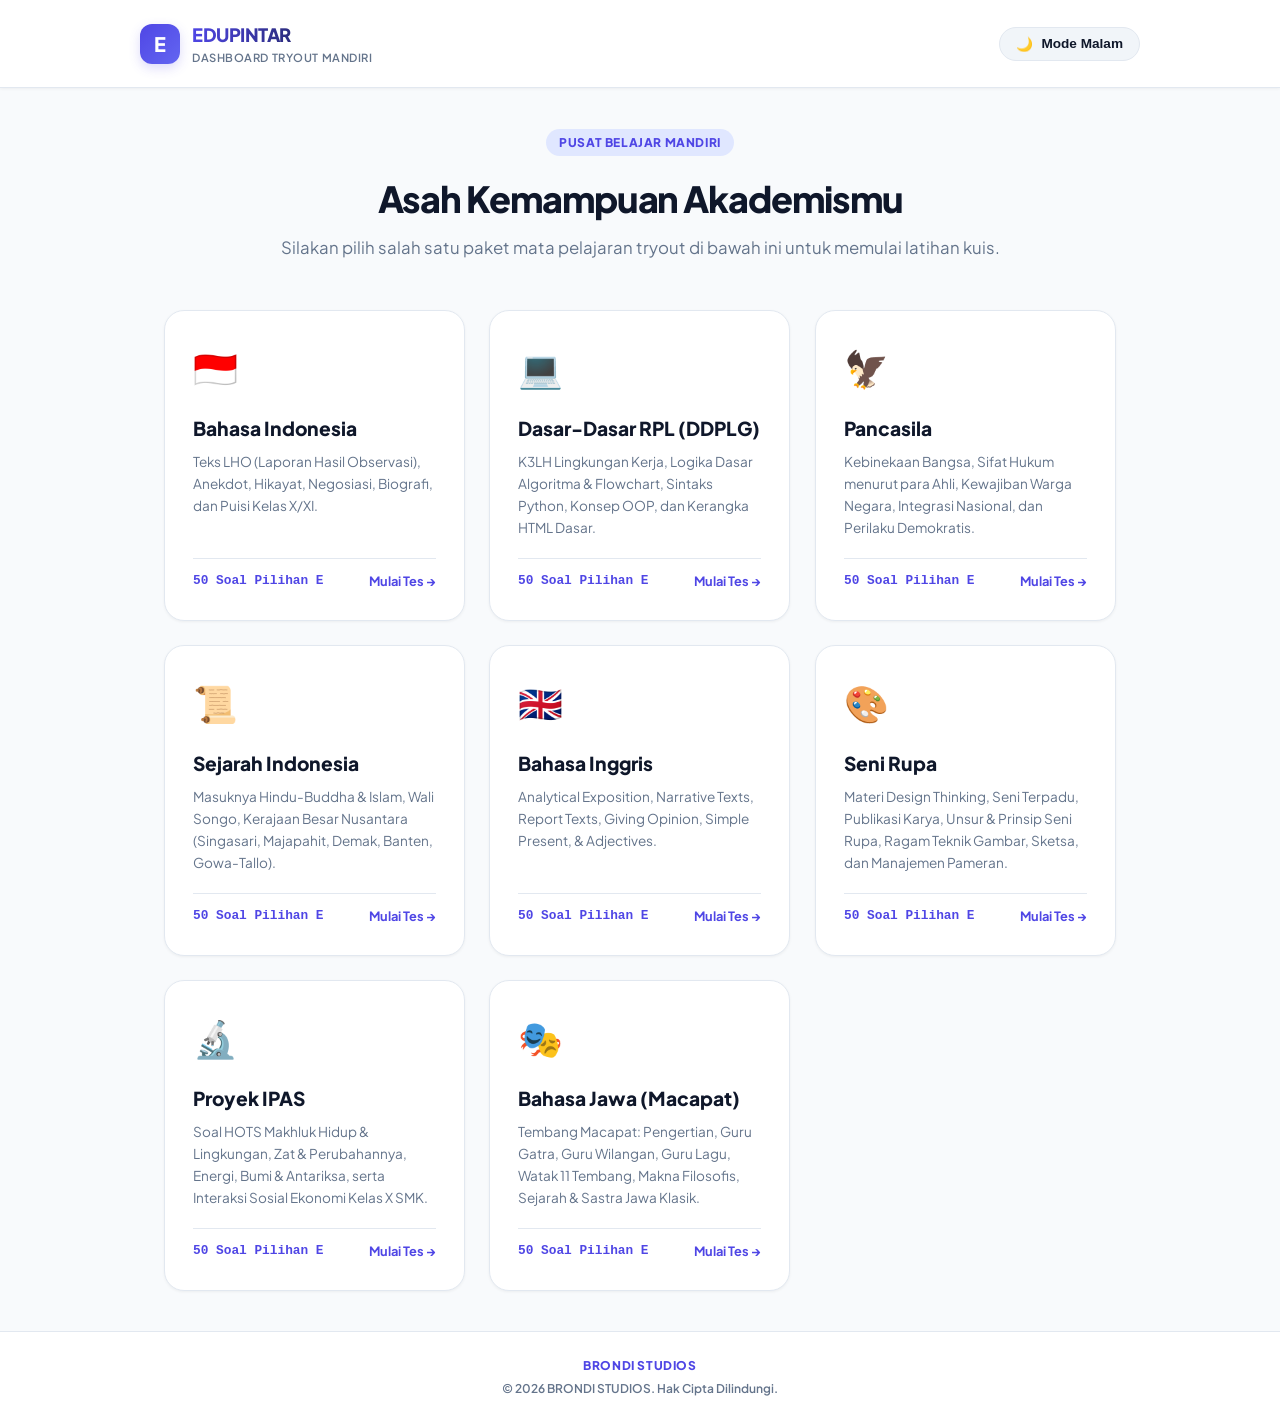
==== commit 6fd69032: "Update index.html" ====
--- a/index.html
+++ b/index.html
@@ -130,6 +130,18 @@
                     <span class="mulai-btn-text">Mulai Tes →</span>
                 </div>
             </a>
+            <!-- Card 8: Bahasa Jawa (Tembang Macapat) -->
+<a href="jawa.html" class="card-subject scroll-reveal">
+    <div>
+        <div class="subject-icon">🎭</div>
+        <h3 class="subject-title">Bahasa Jawa (Macapat)</h3>
+        <p class="subject-description">Tembang Macapat: Pengertian, Guru Gatra, Guru Wilangan, Guru Lagu, Watak 11 Tembang, Makna Filosofis, Sejarah & Sastra Jawa Klasik.</p>
+    </div>
+    <div class="subject-meta">
+        <span class="soal-count">50 Soal Pilihan E</span>
+        <span class="mulai-btn-text">Mulai Tes →</span>
+    </div>
+</a>
         </div>
     </main>
 
